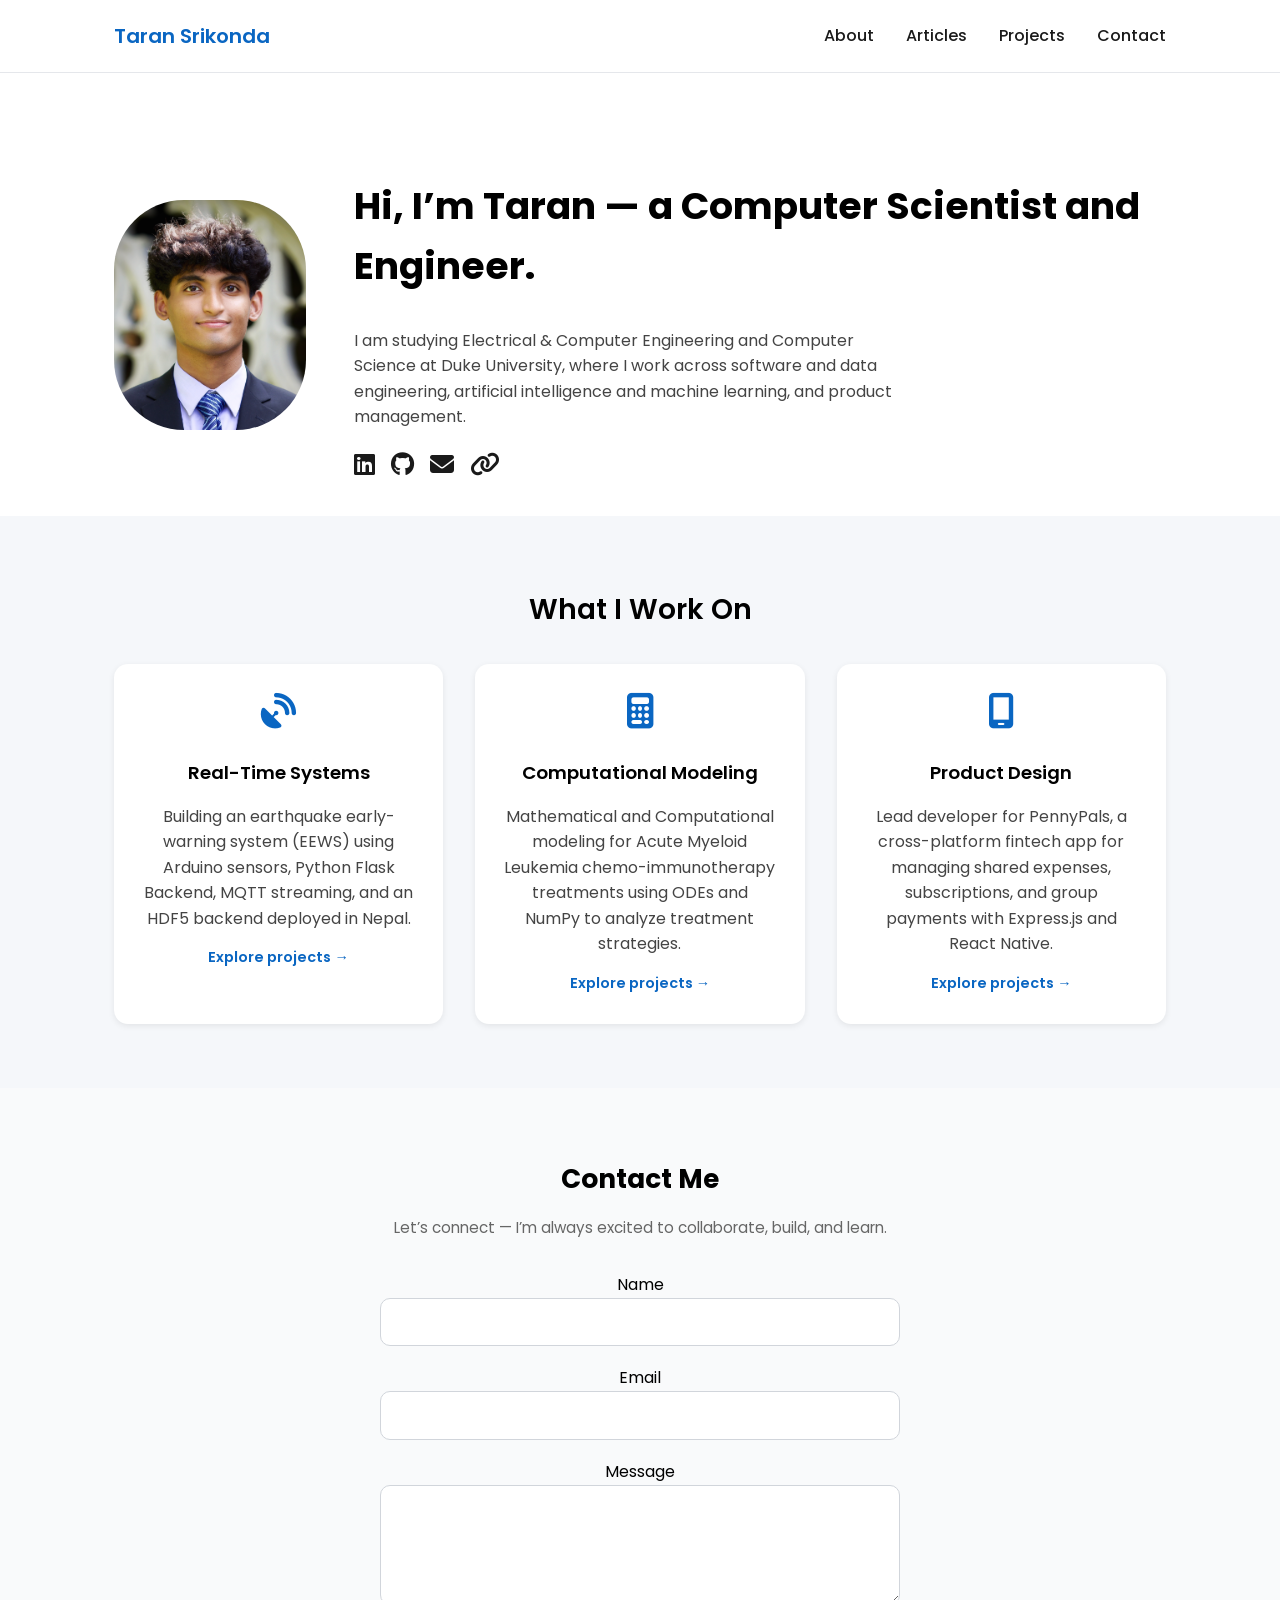
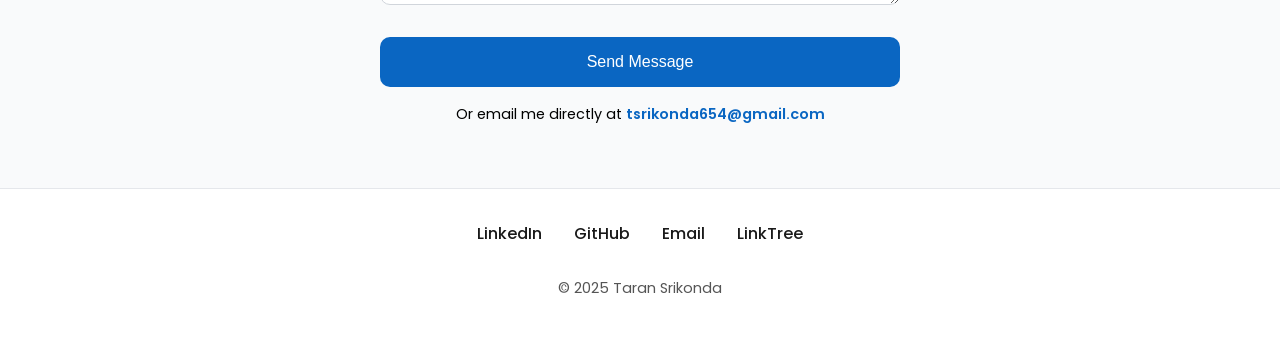
==== index.html @ 38e8a027 "Initial website upload" ====
<!doctype html>
<html lang="en">
<head>
  <meta charset="utf-8" />
  <meta name="viewport" content="width=device-width, initial-scale=1" />
  <title>Taran Srikonda</title>
  <link rel="stylesheet" href="styles/main1.css">
  <link rel="stylesheet" href="https://cdnjs.cloudflare.com/ajax/libs/font-awesome/6.4.0/css/all.min.css">
  <meta name="description" content="Portfolio of Taran Srikonda — Duke ECE/CS, earthquake early-warning research, AI/ML engineering, product design, and educational work." />
</head>

<body>

<header>
  <div class="container nav-container">
    <a class="brand" href="/" aria-label="Home">Taran Srikonda</a>

    <button class="hamburger" aria-label="Open menu">
      <span></span>
      <span></span>
      <span></span>
    </button>

    <ul id="site-nav" class="nav__list" role="menubar">
      <li><a href="about.html">About</a></li>
      <li><a href="articles.html">Articles</a></li>
      <li><a href="projects.html">Projects</a></li>
      <li><a href="index.html#contact" class="nav__cta">Contact</a></li>
    </ul>

    <nav class="nav-overlay">
      <button class="close-btn" aria-label="Close menu">&times;</button>
      <ul>
        <li><a href="about.html">About</a></li>
        <li><a href="articles.html">Articles</a></li>
        <li><a href="projects.html">Projects</a></li>
        <li><a href="index.html#contact">Contact</a></li>
      </ul>
    </nav>
  </div>
</header>

<main>
  <section class="hero">
    <div class="container hero__inner">

      <div class="hero__photo">
        <img src="img/professionalphoto.png" alt="Taran Srikonda profile picture">
      </div>

      <div class="hero__content">
        <h1 class="hero__title">Hi, I’m Taran — a Computer Scientist and Engineer.</h1>
        <p class="hero__lede">
          I am studying Electrical & Computer Engineering and Computer Science at Duke University, where I work across 
          software and data engineering, artificial intelligence and machine learning, and product management.
        </p>

        <div class="social-links">
          <a href="https://www.linkedin.com/in/taran-srikonda-ab4564234" target="_blank"><i class="fab fa-linkedin"></i></a>
          <a href="https://github.com/tarans65" target="_blank"><i class="fab fa-github"></i></a>
          <a href="mailto:tsrikonda654@gmail.com"><i class="fas fa-envelope"></i></a>
          <a href="https://linktr.ee/Taran_Sr" target="_blank"> <i class="fas fa-link"></i> </a>

          
        </div>
      </div>

    </div>
  </section>

  <section class="resources">
  <div class="container">
    <h2 class="resources__title">What I Work On</h2>

    <div class="work-grid">

      <div class="work-card">
        <i class="fa-solid fa-satellite-dish work-icon"></i>
        <h3 class="work-title">Real-Time Systems</h3>
        <p>
          Building an earthquake early-warning system (EEWS) using Arduino sensors, Python Flask Backend, MQTT streaming,
          and an HDF5 backend deployed in Nepal.
        </p>
        <a href="projects.html" class="work-link">Explore projects →</a>
      </div>

      <div class="work-card">
        <i class="fa-solid fa-calculator work-icon"></i>
        <h3 class="work-title">Computational Modeling</h3>
        <p>
          Mathematical and Computational modeling for Acute Myeloid Leukemia chemo-immunotherapy treatments using ODEs and NumPy to analyze treatment strategies.
        </p>
        <a href="projects.html#amlmodel" class="work-link">Explore projects →</a>
      </div>


      <div class="work-card">
        <i class="fa-solid fa-mobile-screen work-icon"></i>
        <h3 class="work-title">Product Design</h3>
        <p> 
          Lead developer for PennyPals, a cross-platform fintech app for managing shared expenses, subscriptions, and group payments with Express.js and React Native.
        </p>
        <a href="projects.html#pennypals" class="work-link">Explore projects →</a>
      </div>


    </div>
  </div>
</section>


<section id="contact">
  <div class="contact-container">
    <h2>Contact Me</h2>
    <p class="contact-subtitle">Let’s connect — I’m always excited to collaborate, build, and learn.</p>

    <form action="https://formspree.io/f/mqarlvpv" method="POST" class="contact-form">
      <label>Name</label>
      <input type="text" name="name" required>

      <label>Email</label>
      <input type="email" name="email" required>

      <label>Message</label>
      <textarea name="message" rows="5" required></textarea>

      <button type="submit">Send Message</button>
    </form>

    <p class="direct-email">
      Or email me directly at 
      <a href="mailto:tsrikonda654@gmail.com">tsrikonda654@gmail.com</a>
    </p>
  </div>
</section>


</main>

<footer>
  <div class="footer__inner">

    <div class="footer-links">
      <a href="https://www.linkedin.com/in/taran-srikonda-ab4564234" target="_blank">LinkedIn</a>
      <a href="https://github.com/tarans65" target="_blank">GitHub</a>
      <a href="mailto:tsrikonda654@gmail.com">Email</a>
      <a href="https://linktr.ee/Taran_Sr" target="_blank">LinkTree</a>
    </div>

    <p class="footer-copy">© 2025 Taran Srikonda</p>

  </div>
</footer>

<script>
  const hamburger = document.querySelector('.hamburger');
  const navOverlay = document.querySelector('.nav-overlay');
  const closeBtn = document.querySelector('.close-btn');

  hamburger.addEventListener('click', () => {
    navOverlay.classList.add('active');
    hamburger.classList.add('hide');
  });

  closeBtn.addEventListener('click', () => {
    navOverlay.classList.remove('active');
    hamburger.classList.remove('hide');
  });
</script>

</body>
</html>
---- styles/main1.css ----
/* =========================================================
   BASE & GLOBAL STYLES
========================================================= */
@import url('https://fonts.googleapis.com/css2?family=Poppins:wght@400;500;600;700&display=swap');

* {
  box-sizing: border-box;
}

html, body {
  margin: 0;
  padding: 0;
  font-family: 'Poppins', sans-serif;
  line-height: 1.6;
  background-color: #ffffff;
  scroll-behavior: smooth;
}

img {
  max-width: 100%;
  display: block;
}

a {
  color: inherit;
  text-decoration: none;
}

ul {
  padding: 0;
  margin: 0;
  list-style: none;
}

.container {
  max-width: 1100px;
  margin: 0 auto;
  padding: 0 1.5rem;
}


/* =========================================================
   HEADER 
========================================================= */

header {
  background: #fff;
  border-bottom: 1px solid #e5e7eb;
}

header .container {
  height: 72px;
  display: flex;
  justify-content: space-between;
  align-items: center;
}

.brand {
  font-size: 1.25rem;
  font-weight: 600;
  color: #0a66c2;
}

.nav__list {
  display: flex;
  gap: 2rem;
  align-items: center;
}

.nav__list a {
  font-weight: 500;
  color: #1a1a1a;
  transition: 0.2s ease;
}

.nav__list a:hover,
.nav__list .active {
  color: #0a66c2;
}

/* Mobile nav control */
.hamburger {
  display: none;
  flex-direction: column;
  gap: 5px;
  background: none;
  border: none;
  cursor: pointer;
}

.hamburger span {
  width: 26px;
  height: 3px;
  background: #333;
}

.nav-overlay {
  position: fixed;
  top: 0;
  left: -100%;
  width: 100%;
  height: 100%;
  background: #eef2f7;
  padding: 2rem;
  transition: left 0.3s ease;
}

.nav-overlay.active {
  left: 0;
}

.close-btn {
  font-size: 2.25rem;
  border: none;
  background: none;
  cursor: pointer;
  display: block;
  margin-left: auto;
}

.nav-overlay ul li {
  margin: 1.3rem 0;
}

.nav-overlay ul li a {
  font-size: 1.25rem;
  font-weight: 500;
}


/* =========================================================
   HERO (HOME + ABOUT)
========================================================= */

.hero {
  padding: 3rem 0 2rem;
  text-align: center;
}

.hero__inner {
  display: flex;
  justify-content: center;
  align-items: center;
  gap: 3rem;
  text-align: left;
  margin-top: 1.5rem;
}

.hero__photo {
  width: 230px;
  height: 230px;
  border-radius: 70px;
  overflow: hidden;
}

.hero__photo img {
  width: 115%;
  height: 115%;
  object-position: center 20%;
  object-fit: cover;
}

.hero__title {
  font-size: 2.35rem;
  font-weight: 700;
}

.hero__lede {
  max-width: 55ch;
  font-size: 1rem;
  color: #444;
}

.social-links {
  display: flex;
  gap: 16px;
  margin-top: 0.75rem;
}

.social-links a {
  font-size: 1.5rem;
  color: #1a1a1a;
  transition: color 0.2s ease;
}

.social-links a:hover {
  color: #0a66c2;
}


/* =========================================================
   "WHAT I WORK ON" (HOME PAGE)
========================================================= */

.section-title {
  margin-top: 2rem;
  font-size: 1.65rem;
  font-weight: 600;
  text-align: left;
}

.work-item {
  margin-top: 1.5rem;
}

.work-item h3 {
  font-size: 1.1rem;
  font-weight: 600;
}

.work-item p {
  max-width: 70ch;
  color: #444;
}


/* =========================================================
   CONTACT SECTION 
========================================================= */

#contact {
  background: #f9fafb;
  padding: 3rem 1rem;
}

.contact-container {
  max-width: 520px;
  margin: 0 auto;
  text-align: center;
}

.contact-container h2 {
  font-size: 1.65rem;
  margin-bottom: 0.5rem;
}

.contact-subtitle {
  font-size: 0.95rem;
  color: #666;
  margin-bottom: 2rem;
}

.contact-form input,
.contact-form textarea {
  width: 100%;
  font-size: 1rem;
  padding: 0.9rem;
  border: 1px solid #d1d5db;
  border-radius: 10px;
  margin-bottom: 1.2rem;
}

.contact-form button {
  width: 100%;
  padding: 1rem;
  font-size: 1rem;
  background: #0a66c2;
  color: #fff;
  border-radius: 10px;
  border: none;
  cursor: pointer;
  margin-top: 0.3rem;
  transition: 0.2s ease;
}

.contact-form button:hover {
  background: #0957a5;
}

.direct-email {
  margin-top: 1rem;
  font-size: 0.9rem;
}

.direct-email a {
  color: #0a66c2;
  font-weight: 600;
}


/* =========================================================
   ARTICLES PAGE — MODERN STYLE (unchanged)
========================================================= */

.article-intro {
  padding: 2.5rem 0 1rem;
}

.write-about-grid {
  display: grid;
  grid-template-columns: repeat(auto-fit, minmax(260px, 1fr));
  gap: 2rem;
  max-width: 900px;
  margin: 0 auto;
  text-align: center;
}

.write-about-item .icon {
  font-size: 2.1rem;
  color: #0a66c2;
  margin-bottom: 0.4rem;
}

.article-filters {
  display: flex;
  justify-content: center;
  gap: 0.8rem;
  margin-bottom: 2rem;
  flex-wrap: wrap;
}

.filter-btn {
  padding: 0.45rem 1.2rem;
  border-radius: 999px;
  background: #eef2f7;
  border: none;
  cursor: pointer;
  font-size: 0.9rem;
}

.filter-btn.active {
  background: #0a66c2;
  color: white;
}

.modern-grid {
  display: grid;
  grid-template-columns: repeat(auto-fit, minmax(310px, 1fr));
  gap: 2rem;
}

.article-card {
  border-radius: 12px;
  background: white;
  box-shadow: 0 2px 6px rgba(0,0,0,0.08);
  transition: 0.2s ease;
}

.article-card:hover {
  transform: translateY(-4px);
  box-shadow: 0 7px 15px rgba(0,0,0,0.12);
}

/* Ensures all article thumbnails fill the card evenly */
.article-card img {
  width: 100%;
  height: 220px;          /* standard height for uniform grid */
  object-fit: cover;      /* fills the card without distortion */
  object-position: center; /* center crop */
  border-radius: 12px 12px 0 0;
}


.article-content {
  padding: 1.1rem;
}

.tag {
  background: #eef2f7;
  padding: 0.3rem 0.7rem;
  border-radius: 999px;
  font-size: 0.75rem;
  color: #0a66c2;
}

.date {
  font-size: 0.75rem;
  color: #777;
  margin-left: 0.4rem;
}

.read-more {
  color: #0a66c2;
  font-weight: 600;
}


/* =========================================================
   FOOTER 
========================================================= */

footer {
  border-top: 1px solid #e5e7eb;
  padding: 2rem 0;
  text-align: center;
}

.footer__inner {
  display: flex;
  flex-direction: column;
  gap: 1rem;
}

.footer-links {
  display: flex;
  gap: 2rem;
  justify-content: center;
}

.footer-links a {
  font-weight: 500;
  color: #1a1a1a;
}

.footer-links a:hover {
  color: #0a66c2;
}

.footer-copy {
  color: #555;
  font-size: 0.9rem;
}


/* =========================================================
   MOBILE RESPONSIVE
========================================================= */

@media (max-width: 768px) {
  .nav__list {
    display: none;
  }

  .hamburger {
    display: flex;
  }

  .hero__inner {
    flex-direction: column;
    text-align: center;
  }

  .modern-grid {
    grid-template-columns: 1fr;
  }
}
/* ====== HOMEPAGE WORK SECTION (Override Only) ====== */

.resources {
  background: #f5f7fa;
  padding: 3rem 0 4rem;
}

.resources__title {
  text-align: center;
  font-size: 1.75rem;
  font-weight: 600;
  margin-bottom: 2rem;
}

.work-grid {
  display: grid;
  grid-template-columns: repeat(auto-fit, minmax(260px, 1fr));
  gap: 2rem;
}

.work-card {
  background: #ffffff;
  padding: 1.8rem;
  border-radius: 14px;
  text-align: center;
  box-shadow: 0 2px 6px rgba(0,0,0,0.08);
  transition: 0.2s ease;
}

.work-card:hover {
  transform: translateY(-4px);
  box-shadow: 0 7px 14px rgba(0,0,0,0.12);
}

.work-icon {
  font-size: 2.2rem;
  color: #0a66c2;
  margin-bottom: 0.7rem;
}

.work-title {
  font-size: 1.15rem;
  font-weight: 600;
  margin-bottom: 0.5rem;
}

.work-card p {
  color: #444;
  margin-bottom: 0.8rem;
}

.work-link {
  color: #0a66c2;
  font-weight: 600;
  font-size: 0.9rem;
}

.work-link:hover {
  text-decoration: underline;
}

/* =========================================================
   PROJECTS PAGE
========================================================= */

/* Blue shaded header section */
.project-banner {
  background: #f0f4fa; /* light blue tint  */
  padding: 2.5rem 0;
  margin-bottom: 2.5rem;
}

.project-banner-box {
  background: #ffffff;
  border-left: 6px solid #0a66c2;
  padding: 1.6rem 2rem;
  max-width: 900px;
  margin: 0 auto;
  border-radius: 8px;
}

.project-banner-box h3 {
  margin: 0 0 0.5rem 0;
  font-size: 1.45rem;
  font-weight: 600;
}

.project-banner-box p {
  margin: 0;
  color: #555;
  font-size: 0.96rem;
}

/* Projects grid */
.project-section {
  padding: 1rem 0 4rem;
}

.project-grid-new {
  display: grid;
  grid-template-columns: repeat(auto-fit, minmax(380px, 1fr));
  gap: 2rem;
  max-width: 1100px;
  margin: 0 auto;
}

/* Card styling */
.proj-card {
  background: #ffffff;
  border-radius: 14px;
  overflow: hidden;
  box-shadow: 0 2px 8px rgba(0,0,0,0.08);
  transition: 0.25s ease;
}

.proj-card:hover {
  transform: translateY(-4px);
  box-shadow: 0 7px 18px rgba(0,0,0,0.12);
}

/* PERFECT IMAGE FITTING */
.proj-img img {
  width: 100%;
  height: 220px;        /* consistent height */
  object-fit: cover;    /* crop properly */
  object-position: center;
}

/* Card body */
.proj-body {
  padding: 1.35rem 1.35rem 1.6rem;
}

.proj-tags {
  margin-bottom: 0.75rem;
}

.proj-tags span {
  background: #eef2f7;
  color: #0a66c2;
  padding: 0.28rem 0.65rem;
  border-radius: 999px;
  font-size: 0.75rem;
  font-weight: 500;
  margin-right: 0.4rem;
}

.proj-body h3 {
  margin: 0.35rem 0 0.55rem;
  font-size: 1.15rem;
  font-weight: 600;
}

.proj-body p {
  color: #444;
  line-height: 1.55;
  margin-bottom: 1rem;
}

.proj-link {
  color: #0a66c2;
  font-weight: 600;
  font-size: 0.95rem;
  display: inline-block;
  margin-top: 0.4rem;
}

.proj-link:hover {
  text-decoration: underline;
}

/* MOBILE */
@media (max-width: 768px) {
  .project-grid-new {
    grid-template-columns: 1fr;
  }
  
  .proj-img img {
    height: 200px;
  }
}

/* PennyPals image: reduced cropping but still fills nicely */
.proj-img.pennypals img {
  object-fit: cover;
  object-position: center 55%;  /* shifts upward slightly so more is visible */
  transform: scale(0.99);       /* zooms OUT slightly but still fills card */
  height: 200px;
  width: 100%;
}

/* =========================================================
   ABOUT PAGE — HERO SECTION
========================================================= */

.about-hero {
  padding: 4rem 0 3rem;
}

.about-flex {
  display: flex;
  align-items: center;
  justify-content: space-between;
  gap: 3rem;
}

.about-illustration {
  width: 420px;
  max-width: 100%;
  object-fit: contain;
}

.about-text {
  max-width: 500px;
}

.about-text h2 {
  font-size: 2rem;
  font-weight: 700;
  margin-bottom: 0.8rem;
}

.about-text p {
  font-size: 1rem;
  color: #444;
  line-height: 1.6;
}

/* Social links  */
.about-text .social-links a {
  font-size: 1.45rem;
  color: #1a1a1a;
  transition: 0.2s ease;
}

.about-text .social-links a:hover {
  color: #0a66c2;
}

/* MOBILE */
@media (max-width: 900px) {
  .about-flex {
    flex-direction: column;
    text-align: center;
  }
}
/* =========================================================
   FIXED EXPERIENCE TIMELINE 
========================================================= */

.experience {
  background: #f3f5f9;      /* same soft gray background */
  padding: 3rem 0 4rem;
}

.experience__title {
  font-size: 1.6rem;
  font-weight: 600;
  text-align: center;
  margin-bottom: 2.5rem;
}

/* Timeline container */
.timeline {
  max-width: 900px;
  margin: 0 auto;
  position: relative;
  padding-left: 60px; /* space for the vertical line */
}

/* Vertical line */
.timeline::before {
  content: "";
  position: absolute;
  left: 32px;
  top: 0;
  bottom: 0;
  width: 3px;
  background: #d0d7e2;
  border-radius: 2px;
}

/* Individual item */
.timeline-item {
  display: flex;
  align-items: flex-start;
  gap: 1.4rem;
  margin-bottom: 2.2rem;
  position: relative;
}

/* LOGO ICON (NO BLUE DOT) */
.timeline-item .timeline-icon {
  width: 40px;
  height: 40px;
  padding: 4px;
  background: #fff;
  border-radius: 8px;
  box-shadow: 0 1px 4px rgba(0,0,0,0.08);
  z-index: 2;
  margin-left: -8px; /* aligns with the vertical line */
}

.timeline-item .timeline-icon img {
  width: 100%;
  height: 100%;
  object-fit: contain;
}

/* DATE + TEXT BLOCK */
.timeline-date {
  font-size: 0.85rem;
  color: #666;
  margin-bottom: 0.2rem;
}

.timeline-content h3 {
  font-size: 1rem;
  margin: 0 0 0.35rem;
  font-weight: 600;
}

.timeline-content p {
  margin: 0;
  color: #444;
  line-height: 1.5;
}
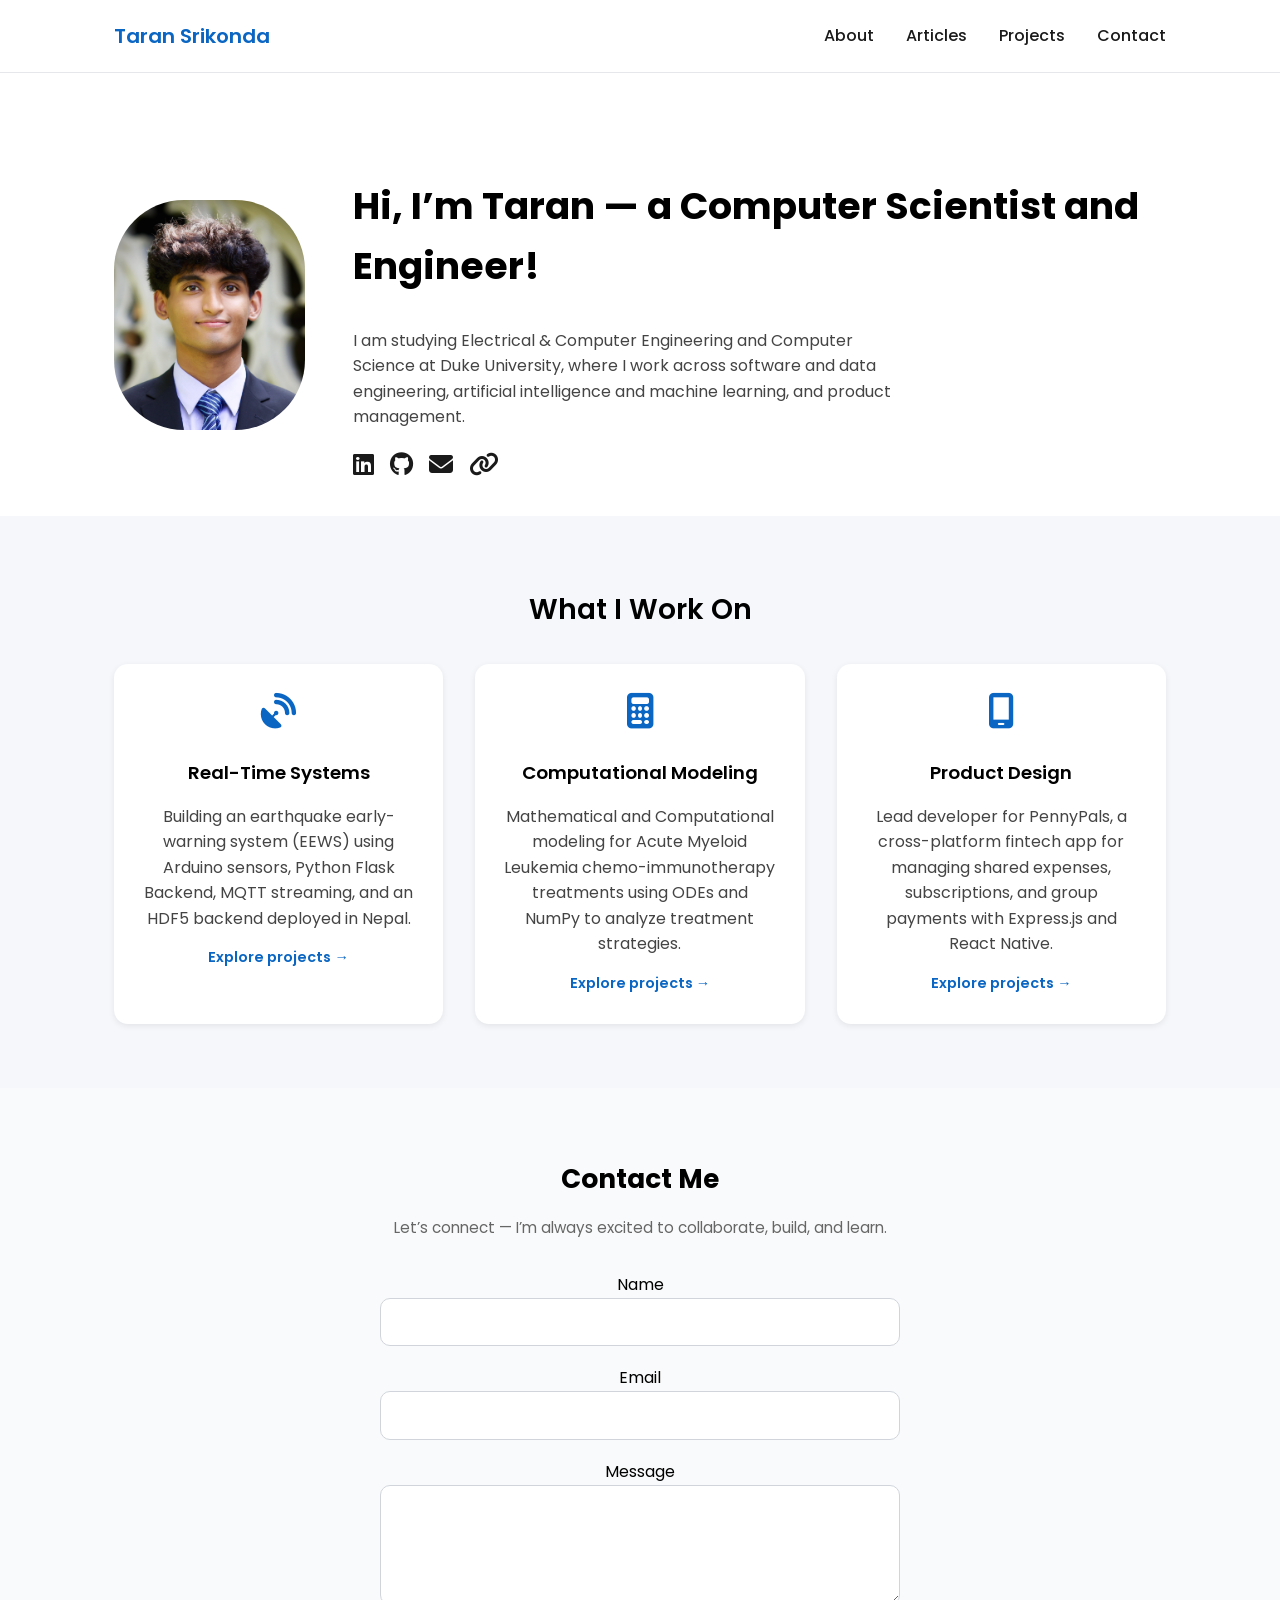
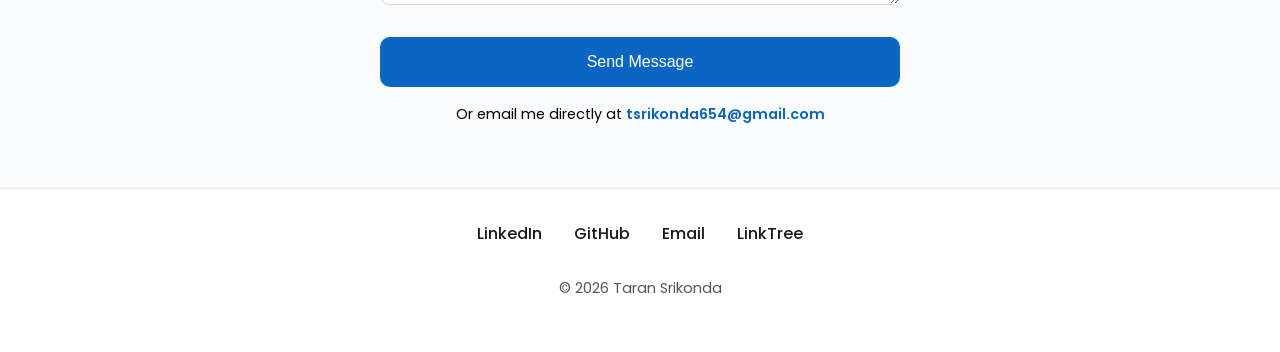
==== commit 5304f764: "Initial commit: personal website" ====
--- a/index.html
+++ b/index.html
@@ -49,7 +49,7 @@
       </div>
 
       <div class="hero__content">
-        <h1 class="hero__title">Hi, I’m Taran — a Computer Scientist and Engineer.</h1>
+        <h1 class="hero__title">Hi, I’m Taran — a Computer Scientist and Engineer!</h1>
         <p class="hero__lede">
           I am studying Electrical & Computer Engineering and Computer Science at Duke University, where I work across 
           software and data engineering, artificial intelligence and machine learning, and product management.
@@ -147,7 +147,7 @@
       <a href="https://linktr.ee/Taran_Sr" target="_blank">LinkTree</a>
     </div>
 
-    <p class="footer-copy">© 2025 Taran Srikonda</p>
+    <p class="footer-copy">© 2026 Taran Srikonda</p>
 
   </div>
 </footer>
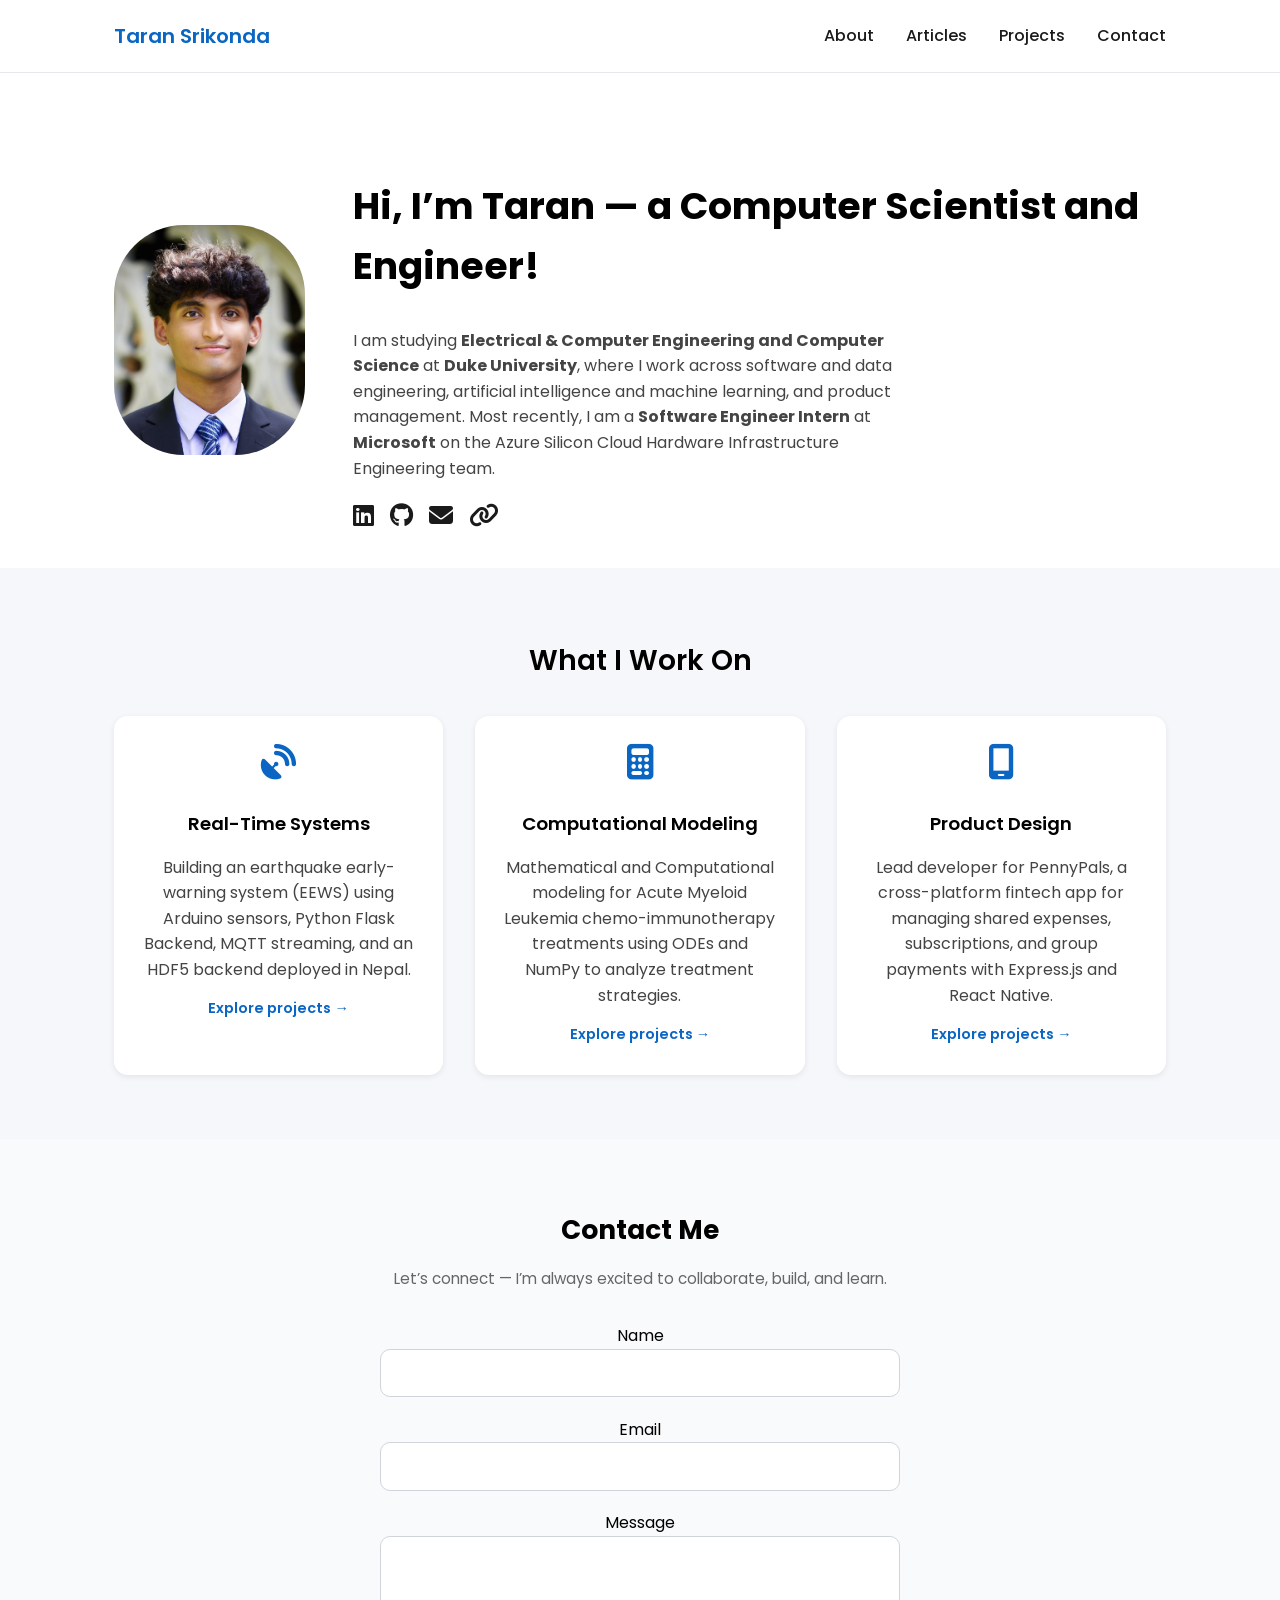
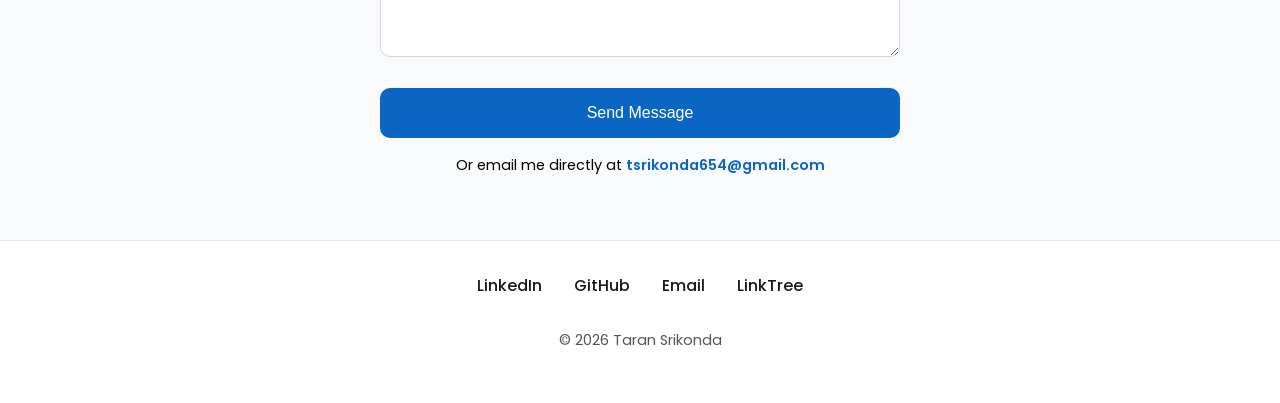
==== commit d23bc15e: "Update index.html" ====
--- a/index.html
+++ b/index.html
@@ -51,8 +51,8 @@
       <div class="hero__content">
         <h1 class="hero__title">Hi, I’m Taran — a Computer Scientist and Engineer!</h1>
         <p class="hero__lede">
-          I am studying Electrical & Computer Engineering and Computer Science at Duke University, where I work across 
-          software and data engineering, artificial intelligence and machine learning, and product management.
+          I am studying <strong>Electrical & Computer Engineering and Computer Science</strong> at <strong>Duke University</strong>, where I work across 
+          software and data engineering, artificial intelligence and machine learning, and product management. Most recently, I am a <strong>Software Engineer Intern</strong> at <strong>Microsoft</strong> on the Azure Silicon Cloud Hardware Infrastructure Engineering team.
         </p>
 
         <div class="social-links">
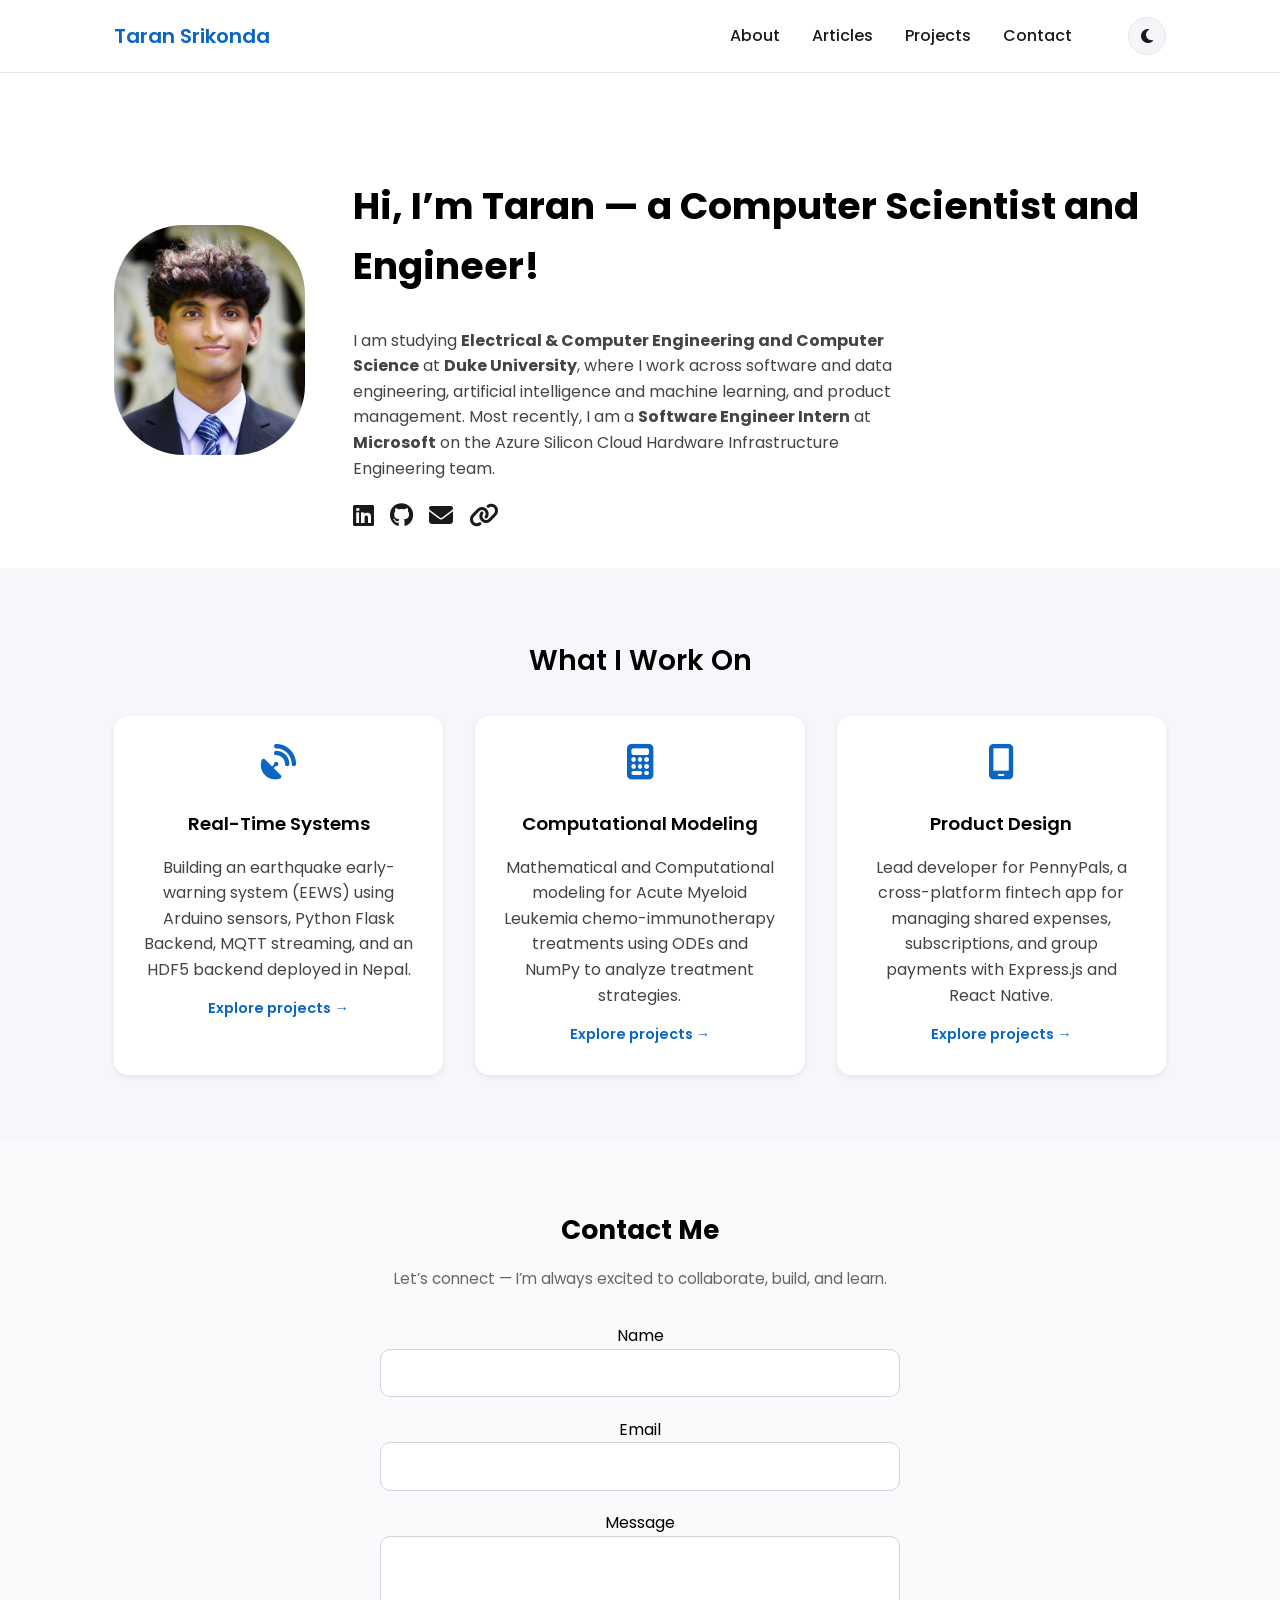
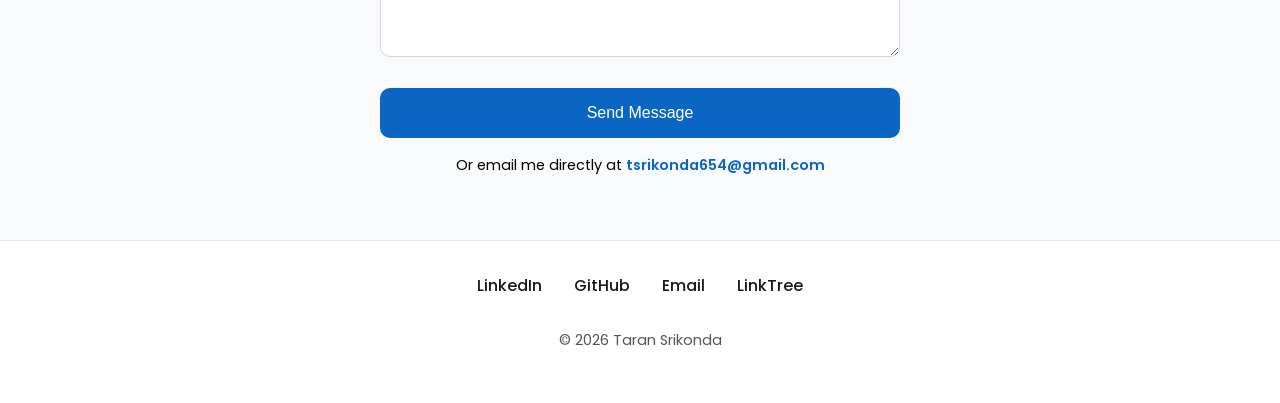
==== commit a0823a6d: "Implement dark mode toggle and theme persistence Added dark mode toggle functionality with theme per" ====
--- a/index.html
+++ b/index.html
@@ -7,6 +7,15 @@
   <link rel="stylesheet" href="styles/main1.css">
   <link rel="stylesheet" href="https://cdnjs.cloudflare.com/ajax/libs/font-awesome/6.4.0/css/all.min.css">
   <meta name="description" content="Portfolio of Taran Srikonda — Duke ECE/CS, earthquake early-warning research, AI/ML engineering, product design, and educational work." />
+  <script>
+    // Apply saved theme before render to avoid flash
+    if (localStorage.getItem('theme') === 'dark') {
+      document.documentElement.classList.add('dark-preload');
+    }
+  </script>
+  <style>
+    html.dark-preload body { background-color: #0f1419; }
+  </style>
 </head>
 
 <body>
@@ -26,6 +35,11 @@
       <li><a href="articles.html">Articles</a></li>
       <li><a href="projects.html">Projects</a></li>
       <li><a href="index.html#contact" class="nav__cta">Contact</a></li>
+      <li>
+        <button class="theme-toggle" aria-label="Toggle dark mode">
+          <i class="fas fa-moon"></i>
+        </button>
+      </li>
     </ul>
 
     <nav class="nav-overlay">
@@ -168,5 +182,37 @@
   });
 </script>
 
+<!-- DARK MODE TOGGLE SCRIPT -->
+<script>
+  (function () {
+    const body = document.body;
+    const toggle = document.querySelector('.theme-toggle');
+    const icon = toggle ? toggle.querySelector('i') : null;
+
+    // Apply saved theme on load
+    document.documentElement.classList.remove('dark-preload');
+    if (localStorage.getItem('theme') === 'dark') {
+      body.classList.add('dark');
+      if (icon) { icon.classList.remove('fa-moon'); icon.classList.add('fa-sun'); }
+    }
+
+    if (toggle) {
+      toggle.addEventListener('click', () => {
+        // brief morph animation
+        toggle.classList.add('switching');
+        setTimeout(() => {
+          const isDark = body.classList.toggle('dark');
+          localStorage.setItem('theme', isDark ? 'dark' : 'light');
+          if (icon) {
+            icon.classList.toggle('fa-moon', !isDark);
+            icon.classList.toggle('fa-sun', isDark);
+          }
+          toggle.classList.remove('switching');
+        }, 200);
+      });
+    }
+  })();
+</script>
+
 </body>
 </html>
--- a/styles/main1.css
+++ b/styles/main1.css
@@ -761,3 +761,301 @@
   color: #444;
   line-height: 1.5;
 }
+
+
+/* =========================================================
+   DARK MODE TOGGLE BUTTON
+========================================================= */
+
+.theme-toggle {
+  width: 38px;
+  height: 38px;
+  border-radius: 50%;
+  border: 1px solid #e5e7eb;
+  background: #f3f5f9;
+  color: #1a1a1a;
+  cursor: pointer;
+  display: flex;
+  align-items: center;
+  justify-content: center;
+  font-size: 1rem;
+  margin-left: 1.5rem;
+  flex-shrink: 0;
+  transition: background 0.3s ease, border-color 0.3s ease, transform 0.2s ease;
+  position: relative;
+  overflow: hidden;
+}
+
+.theme-toggle:hover {
+  transform: scale(1.08);
+}
+
+/* The icon inside fades + rotates when switching */
+.theme-toggle i {
+  transition: transform 0.4s ease, opacity 0.3s ease;
+}
+
+.theme-toggle.switching i {
+  transform: rotate(180deg) scale(0.3);
+  opacity: 0;
+}
+
+/* Keep the toggle aligned in the mobile overlay too */
+.nav-overlay .theme-toggle {
+  margin-left: 0;
+  margin-top: 1.3rem;
+}
+
+
+/* =========================================================
+   DARK MODE THEME
+   Activated by adding class "dark" to <body>.
+   Smooth color transitions on the big surfaces.
+========================================================= */
+
+body.dark {
+  background-color: #0f1419;
+}
+
+body.dark,
+body.dark .hero__lede,
+body.dark .work-item p,
+body.dark .about-text p,
+body.dark .timeline-content p,
+body.dark .proj-body p,
+body.dark .proj-body,
+body.dark .work-card p {
+  color: #c9d1d9;
+}
+
+/* Smooth transition for theme switch on major surfaces */
+body,
+header,
+footer,
+.resources,
+.experience,
+.work-card,
+.article-card,
+.proj-card,
+#contact,
+.theme-toggle {
+  transition: background-color 0.35s ease, color 0.35s ease, border-color 0.35s ease;
+}
+
+/* Header */
+body.dark header {
+  background: #161b22;
+  border-bottom-color: #30363d;
+}
+
+body.dark .nav__list a {
+  color: #c9d1d9;
+}
+
+body.dark .nav__list a:hover,
+body.dark .nav__list .active {
+  color: #58a6ff;
+}
+
+body.dark .brand {
+  color: #58a6ff;
+}
+
+body.dark .hamburger span {
+  background: #c9d1d9;
+}
+
+/* Toggle button in dark mode */
+body.dark .theme-toggle {
+  background: #21262d;
+  border-color: #30363d;
+  color: #f0c674;
+}
+
+/* Mobile nav overlay */
+body.dark .nav-overlay {
+  background: #161b22;
+}
+
+/* Headings */
+body.dark h1,
+body.dark h2,
+body.dark h3,
+body.dark .hero__title,
+body.dark .about-text h2,
+body.dark .resources__title,
+body.dark .experience__title,
+body.dark .section-title,
+body.dark .work-title,
+body.dark .proj-body h3,
+body.dark .timeline-content h3,
+body.dark .contact-container h2 {
+  color: #f0f6fc;
+}
+
+/* "What I work on" section */
+body.dark .resources {
+  background: #161b22;
+}
+
+body.dark .work-card {
+  background: #21262d;
+  box-shadow: 0 2px 6px rgba(0,0,0,0.4);
+}
+
+body.dark .work-card:hover {
+  box-shadow: 0 7px 14px rgba(0,0,0,0.5);
+}
+
+body.dark .work-icon,
+body.dark .work-link {
+  color: #58a6ff;
+}
+
+/* Contact section */
+body.dark #contact {
+  background: #161b22;
+}
+
+body.dark .contact-subtitle {
+  color: #8b949e;
+}
+
+body.dark .contact-form input,
+body.dark .contact-form textarea {
+  background: #0d1117;
+  border-color: #30363d;
+  color: #f0f6fc;
+}
+
+body.dark .contact-form input::placeholder,
+body.dark .contact-form textarea::placeholder {
+  color: #6e7681;
+}
+
+body.dark .contact-form button {
+  background: #1f6feb;
+}
+
+body.dark .contact-form button:hover {
+  background: #388bfd;
+}
+
+body.dark .direct-email a {
+  color: #58a6ff;
+}
+
+/* Social links */
+body.dark .social-links a {
+  color: #c9d1d9;
+}
+
+body.dark .social-links a:hover,
+body.dark .about-text .social-links a {
+  color: #c9d1d9;
+}
+
+body.dark .about-text .social-links a:hover,
+body.dark .social-links a:hover {
+  color: #58a6ff;
+}
+
+/* Footer */
+body.dark footer {
+  border-top-color: #30363d;
+}
+
+body.dark .footer-links a {
+  color: #c9d1d9;
+}
+
+body.dark .footer-links a:hover {
+  color: #58a6ff;
+}
+
+body.dark .footer-copy {
+  color: #8b949e;
+}
+
+/* Articles page */
+body.dark .write-about-item .icon {
+  color: #58a6ff;
+}
+
+body.dark .filter-btn {
+  background: #21262d;
+  color: #c9d1d9;
+}
+
+body.dark .filter-btn.active {
+  background: #1f6feb;
+  color: #fff;
+}
+
+body.dark .article-card {
+  background: #21262d;
+  box-shadow: 0 2px 6px rgba(0,0,0,0.4);
+}
+
+body.dark .article-card:hover {
+  box-shadow: 0 7px 15px rgba(0,0,0,0.5);
+}
+
+body.dark .tag,
+body.dark .proj-tags span {
+  background: #1c2430;
+  color: #58a6ff;
+}
+
+body.dark .date {
+  color: #8b949e;
+}
+
+body.dark .read-more {
+  color: #58a6ff;
+}
+
+/* Projects page */
+body.dark .project-banner {
+  background: #161b22;
+}
+
+body.dark .project-banner-box {
+  background: #21262d;
+  border-left-color: #1f6feb;
+}
+
+body.dark .project-banner-box p {
+  color: #8b949e;
+}
+
+body.dark .proj-card {
+  background: #21262d;
+  box-shadow: 0 2px 8px rgba(0,0,0,0.4);
+}
+
+body.dark .proj-card:hover {
+  box-shadow: 0 7px 18px rgba(0,0,0,0.5);
+}
+
+body.dark .proj-link {
+  color: #58a6ff;
+}
+
+/* About page experience timeline */
+body.dark .experience {
+  background: #161b22;
+}
+
+body.dark .timeline::before,
+body.dark .timeline-item::before {
+  background: #30363d;
+}
+
+body.dark .timeline-item .timeline-icon {
+  background: #f3f5f9;  /* keep logos on light chip so they stay visible */
+}
+
+body.dark .timeline-date {
+  color: #8b949e;
+}
